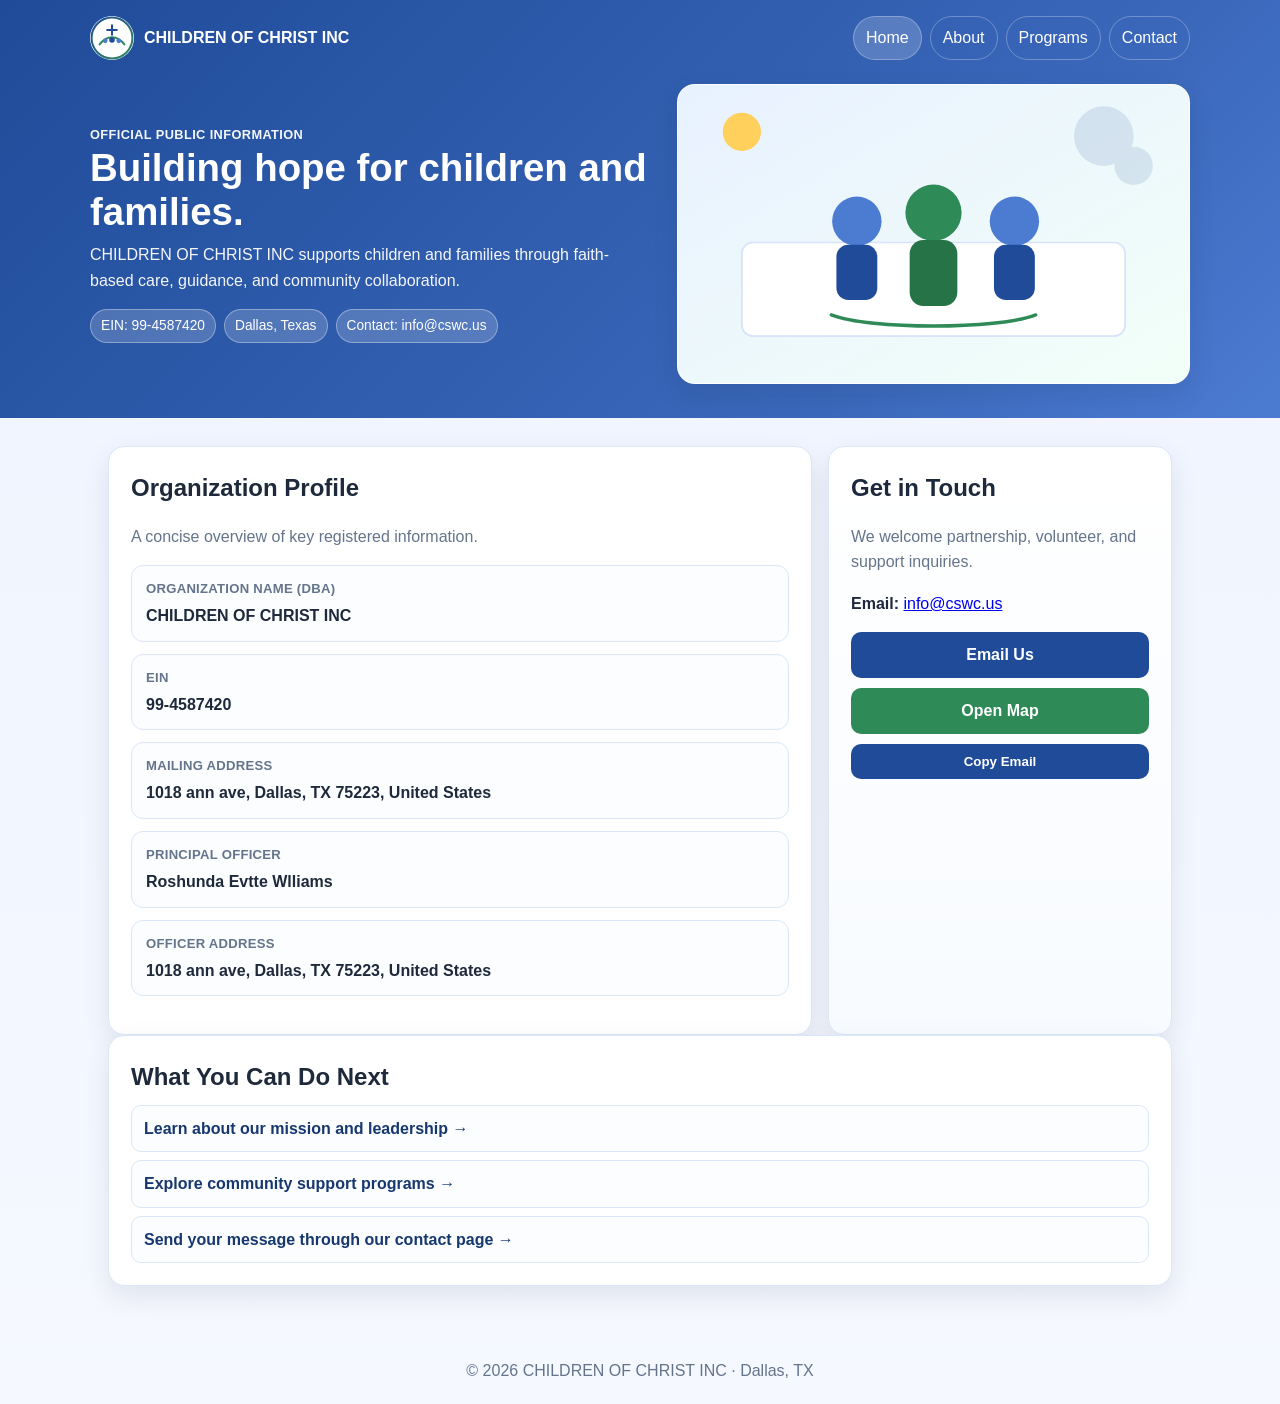
==== index.html @ 1d032ac7 "Refine homepage layout for cleaner and more polished design" ====
<!doctype html>
<html lang="en">
<head>
  <meta charset="UTF-8" />
  <meta name="viewport" content="width=device-width,initial-scale=1" />
  <title>Children of Christ Inc | Home</title>
  <meta name="description" content="Official organization information for CHILDREN OF CHRIST INC." />
  <link rel="stylesheet" href="styles.css" />
</head>
<body>
  <header class="site-header">
    <nav class="nav" aria-label="Main navigation">
      <a class="brand" href="index.html"><img src="assets/logo.svg" alt="Children of Christ logo" />CHILDREN OF CHRIST INC</a>
      <div class="nav-links">
        <a class="active" href="index.html">Home</a>
        <a href="about.html">About</a>
        <a href="programs.html">Programs</a>
        <a href="contact.html">Contact</a>
      </div>
    </nav>
    <section class="hero">
      <div>
        <p class="eyebrow">Official Public Information</p>
        <h1>Building hope for children and families.</h1>
        <p>CHILDREN OF CHRIST INC supports children and families through faith-based care, guidance, and community collaboration.</p>
        <div class="hero-chips" aria-label="Key highlights">
          <span class="chip">EIN: 99-4587420</span>
          <span class="chip">Dallas, Texas</span>
          <span class="chip">Contact: info@cswc.us</span>
        </div>
      </div>
      <img src="assets/hero.svg" alt="Community support illustration" />
    </section>
  </header>

  <main class="container home-layout">
    <section class="grid home-top">
      <article class="card span-8">
        <h2>Organization Profile</h2>
        <p class="notice">A concise overview of key registered information.</p>
        <dl class="details clean">
          <div><dt>Organization Name (DBA)</dt><dd>CHILDREN OF CHRIST INC</dd></div>
          <div><dt>EIN</dt><dd>99-4587420</dd></div>
          <div><dt>Mailing Address</dt><dd>1018 ann ave, Dallas, TX 75223, United States</dd></div>
          <div><dt>Principal Officer</dt><dd>Roshunda Evtte Wlliams</dd></div>
          <div><dt>Officer Address</dt><dd>1018 ann ave, Dallas, TX 75223, United States</dd></div>
        </dl>
      </article>

      <article class="card span-4 emphasis">
        <h2>Get in Touch</h2>
        <p class="notice">We welcome partnership, volunteer, and support inquiries.</p>
        <p><strong>Email:</strong> <a href="mailto:info@cswc.us">info@cswc.us</a></p>
        <div class="actions stacked">
          <a class="btn btn-primary" href="mailto:info@cswc.us">Email Us</a>
          <a class="btn btn-secondary" target="_blank" rel="noopener" href="https://maps.google.com/?q=1018+ann+ave+Dallas+TX+75223">Open Map</a>
          <button id="copyEmailBtn" class="btn btn-primary" type="button">Copy Email</button>
        </div>
        <p id="statusMessage" class="status" aria-live="polite"></p>
      </article>
    </section>

    <section class="grid">
      <article class="card span-12">
        <h2>What You Can Do Next</h2>
        <div class="next-steps">
          <a href="about.html">Learn about our mission and leadership →</a>
          <a href="programs.html">Explore community support programs →</a>
          <a href="contact.html">Send your message through our contact page →</a>
        </div>
      </article>
    </section>
  </main>

  <footer class="site-footer">© <span id="year"></span> CHILDREN OF CHRIST INC · Dallas, TX</footer>
  <script src="script.js"></script>
</body>
</html>
---- styles.css ----
:root {
  --bg: #f5f8ff;
  --primary: #1f4b99;
  --primary-dark: #17376f;
  --accent: #2e8b57;
  --text: #1e293b;
  --muted: #64748b;
  --card: #ffffff;
  --line: #dbe6f9;
  --shadow: 0 10px 28px rgba(15, 23, 42, 0.09);
}
* { box-sizing: border-box; }
body {
  margin: 0;
  font-family: Inter, "Segoe UI", Arial, sans-serif;
  color: var(--text);
  background: linear-gradient(180deg, #eef4ff 0%, var(--bg) 100%);
  line-height: 1.6;
}
.site-header {
  background: linear-gradient(135deg, var(--primary), #3b68bb 72%, #4c7bd2);
  color: white;
  padding: 16px 20px 34px;
}
.nav { max-width: 1100px; margin: 0 auto; display: flex; align-items: center; justify-content: space-between; gap: 16px; }
.brand { display: flex; align-items: center; gap: 10px; color: white; text-decoration: none; font-weight: 700; }
.brand img { width: 44px; height: 44px; border-radius: 50%; background: white; }
.nav-links { display: flex; gap: 8px; flex-wrap: wrap; }
.nav-links a { color: white; text-decoration: none; padding: 8px 12px; border-radius: 999px; border: 1px solid rgba(255,255,255,.28); }
.nav-links a.active, .nav-links a:hover { background: rgba(255,255,255,.18); }
.hero { max-width: 1100px; margin: 24px auto 0; display: grid; grid-template-columns: 1.1fr 1fr; gap: 22px; align-items: center; }
.hero img { width: 100%; border-radius: 18px; box-shadow: var(--shadow); background: #fff; border: 1px solid rgba(255,255,255,.35); }
.hero h1 { margin: 0 0 8px; font-size: clamp(1.9rem, 3vw, 2.8rem); line-height: 1.15; }
.hero p { margin: 0; opacity: .95; max-width: 62ch; }
.eyebrow { margin-bottom: 8px; font-weight: 700; letter-spacing: .03em; text-transform: uppercase; opacity: .9; font-size: .8rem; }
.hero-chips { display: flex; gap: 8px; flex-wrap: wrap; margin-top: 16px; }
.chip { background: rgba(255,255,255,.18); border: 1px solid rgba(255,255,255,.35); border-radius: 999px; padding: 5px 10px; font-size: .86rem; }

.container { max-width: 1100px; margin: 0 auto; padding: 24px 18px 52px; }
.home-layout { margin-top: 4px; }
.grid { display: grid; gap: 16px; grid-template-columns: repeat(12, 1fr); }
.card { grid-column: span 12; background: var(--card); border-radius: 16px; box-shadow: var(--shadow); border: 1px solid var(--line); padding: 22px; }
.card h2 { margin: 0 0 8px; }

@media (min-width: 900px) {
  .span-8 { grid-column: span 8; }
  .span-7 { grid-column: span 7; }
  .span-5 { grid-column: span 5; }
  .span-6 { grid-column: span 6; }
  .span-4 { grid-column: span 4; }
  .span-12 { grid-column: span 12; }
}

.details { display: grid; grid-template-columns: 220px 1fr; row-gap: 8px; }
.details.clean { gap: 12px; grid-template-columns: 1fr; }
.details.clean > div { padding: 12px 14px; border: 1px solid var(--line); border-radius: 12px; background: #fbfdff; }
.details.clean dt { font-size: .82rem; text-transform: uppercase; letter-spacing: .02em; margin-bottom: 4px; color: var(--muted); font-weight: 700; }
.details.clean dd { margin: 0; font-weight: 600; }
.details dt { color: var(--muted); font-weight: 600; }
.details dd { margin: 0; }

.btn { display: inline-block; border: 0; text-decoration: none; cursor: pointer; border-radius: 10px; padding: 10px 14px; font-weight: 600; }
.btn-primary { color: white; background: var(--primary); }
.btn-secondary { color: white; background: var(--accent); }
.actions { display: flex; gap: 10px; flex-wrap: wrap; }
.actions.stacked .btn { width: 100%; text-align: center; }
.notice, .muted { color: var(--muted); }
form { display: grid; gap: 10px; }
input, textarea { width: 100%; padding: 10px; border-radius: 10px; border: 1px solid #cbd5e1; font: inherit; }
textarea { min-height: 120px; resize: vertical; }
.status { min-height: 22px; color: var(--primary-dark); font-weight: 600; }
.site-footer { text-align: center; color: var(--muted); padding: 20px; }
.emphasis { background: linear-gradient(180deg, #ffffff, #f8fbff); }
.next-steps { display: grid; gap: 8px; }
.next-steps a { text-decoration: none; color: var(--primary-dark); font-weight: 600; padding: 10px 12px; border-radius: 10px; border: 1px solid var(--line); background: #fbfdff; }
.next-steps a:hover { background: #f0f6ff; }

@media (max-width: 899px) { .hero { grid-template-columns: 1fr; } }
@media (max-width: 640px) {
  .details { grid-template-columns: 1fr; }
  .card { padding: 18px; }
}
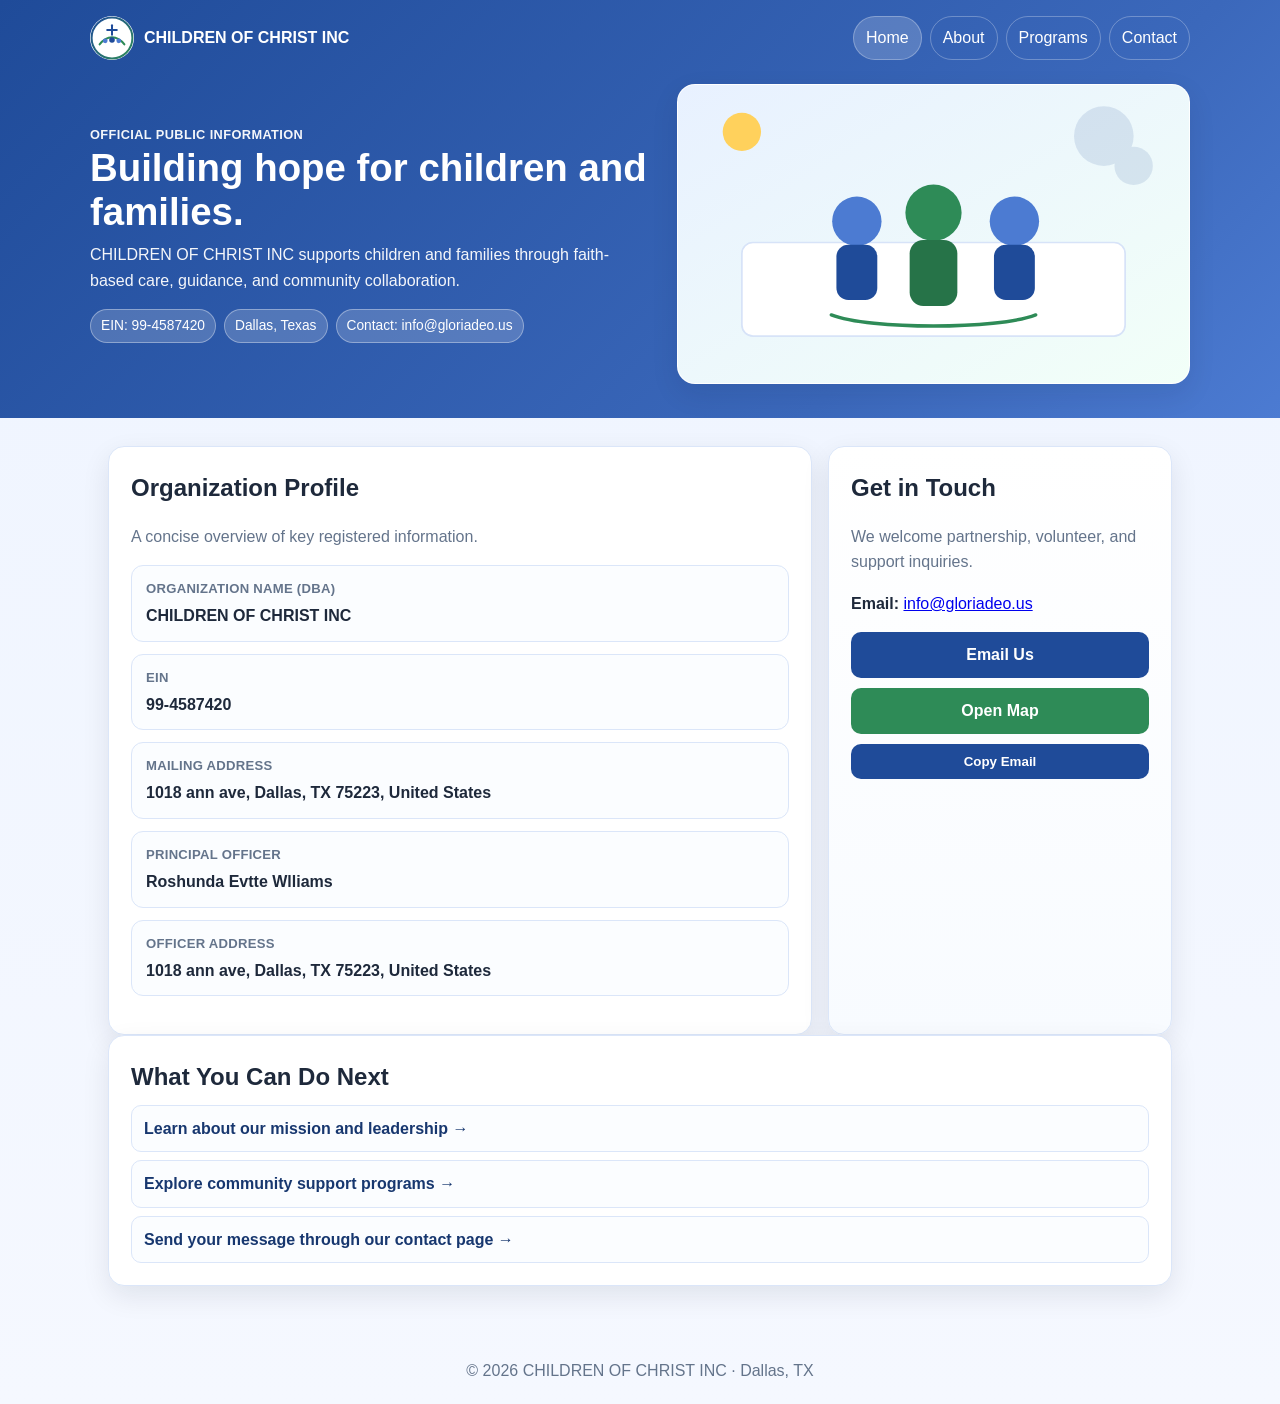
==== commit ecdf4bff: "Update contact email to info@gloriadeo.us across site" ====
--- a/index.html
+++ b/index.html
@@ -26,7 +26,7 @@
         <div class="hero-chips" aria-label="Key highlights">
           <span class="chip">EIN: 99-4587420</span>
           <span class="chip">Dallas, Texas</span>
-          <span class="chip">Contact: info@cswc.us</span>
+          <span class="chip">Contact: info@gloriadeo.us</span>
         </div>
       </div>
       <img src="assets/hero.svg" alt="Community support illustration" />
@@ -50,9 +50,9 @@
       <article class="card span-4 emphasis">
         <h2>Get in Touch</h2>
         <p class="notice">We welcome partnership, volunteer, and support inquiries.</p>
-        <p><strong>Email:</strong> <a href="mailto:info@cswc.us">info@cswc.us</a></p>
+        <p><strong>Email:</strong> <a href="mailto:info@gloriadeo.us">info@gloriadeo.us</a></p>
         <div class="actions stacked">
-          <a class="btn btn-primary" href="mailto:info@cswc.us">Email Us</a>
+          <a class="btn btn-primary" href="mailto:info@gloriadeo.us">Email Us</a>
           <a class="btn btn-secondary" target="_blank" rel="noopener" href="https://maps.google.com/?q=1018+ann+ave+Dallas+TX+75223">Open Map</a>
           <button id="copyEmailBtn" class="btn btn-primary" type="button">Copy Email</button>
         </div>
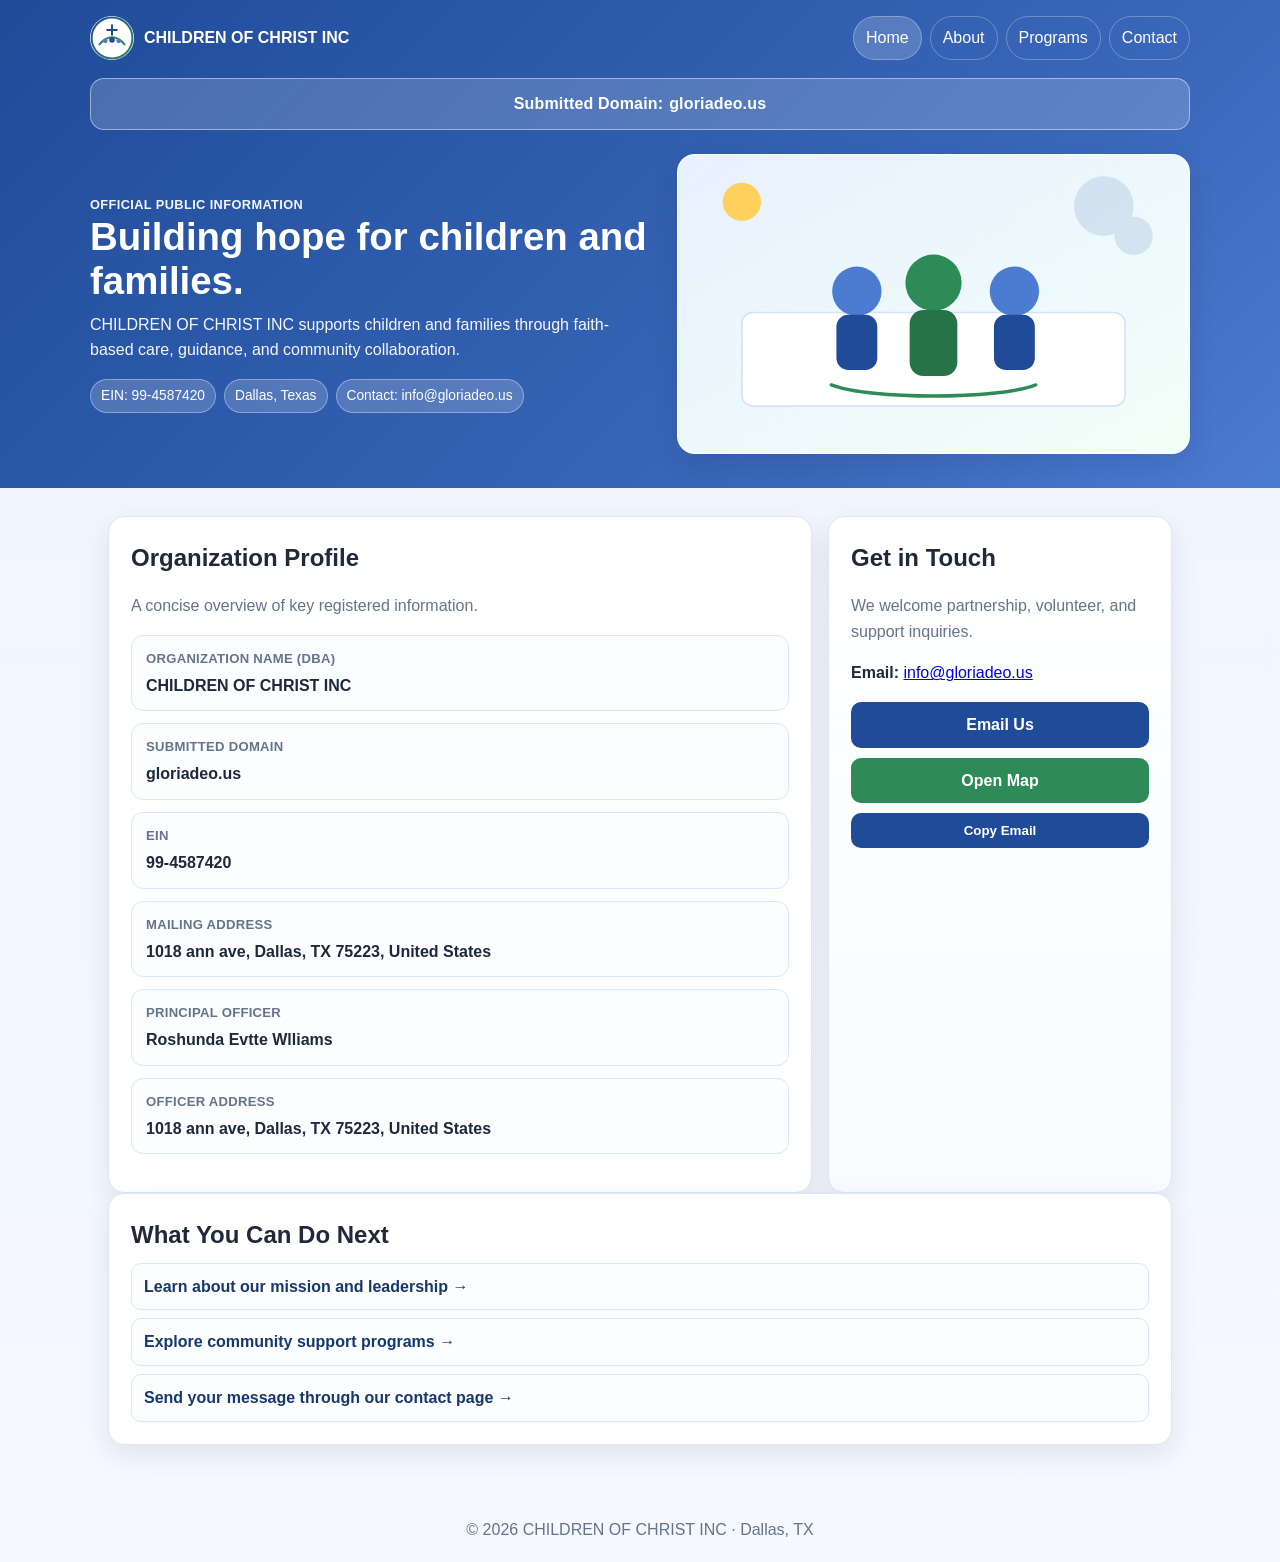
==== commit 63292545: "add submitted domain" ====
--- a/index.html
+++ b/index.html
@@ -18,6 +18,9 @@
         <a href="contact.html">Contact</a>
       </div>
     </nav>
+    <div class="domain-banner" role="note">
+      Submitted Domain:<span>gloriadeo.us</span>
+    </div>
     <section class="hero">
       <div>
         <p class="eyebrow">Official Public Information</p>
@@ -40,6 +43,7 @@
         <p class="notice">A concise overview of key registered information.</p>
         <dl class="details clean">
           <div><dt>Organization Name (DBA)</dt><dd>CHILDREN OF CHRIST INC</dd></div>
+          <div><dt>Submitted Domain</dt><dd>gloriadeo.us</dd></div>
           <div><dt>EIN</dt><dd>99-4587420</dd></div>
           <div><dt>Mailing Address</dt><dd>1018 ann ave, Dallas, TX 75223, United States</dd></div>
           <div><dt>Principal Officer</dt><dd>Roshunda Evtte Wlliams</dd></div>
--- a/styles.css
+++ b/styles.css
@@ -35,6 +35,19 @@
 .eyebrow { margin-bottom: 8px; font-weight: 700; letter-spacing: .03em; text-transform: uppercase; opacity: .9; font-size: .8rem; }
 .hero-chips { display: flex; gap: 8px; flex-wrap: wrap; margin-top: 16px; }
 .chip { background: rgba(255,255,255,.18); border: 1px solid rgba(255,255,255,.35); border-radius: 999px; padding: 5px 10px; font-size: .86rem; }
+.domain-banner {
+  max-width: 1100px;
+  margin: 18px auto 0;
+  padding: 12px 16px;
+  border-radius: 14px;
+  background: rgba(255, 255, 255, 0.18);
+  border: 1px solid rgba(255,255,255,.45);
+  font-weight: 700;
+  text-align: center;
+  letter-spacing: .01em;
+}
+.domain-banner strong { color: #fff; }
+.domain-banner span { display: inline-block; margin-left: 6px; font-weight: 800; }
 
 .container { max-width: 1100px; margin: 0 auto; padding: 24px 18px 52px; }
 .home-layout { margin-top: 4px; }
